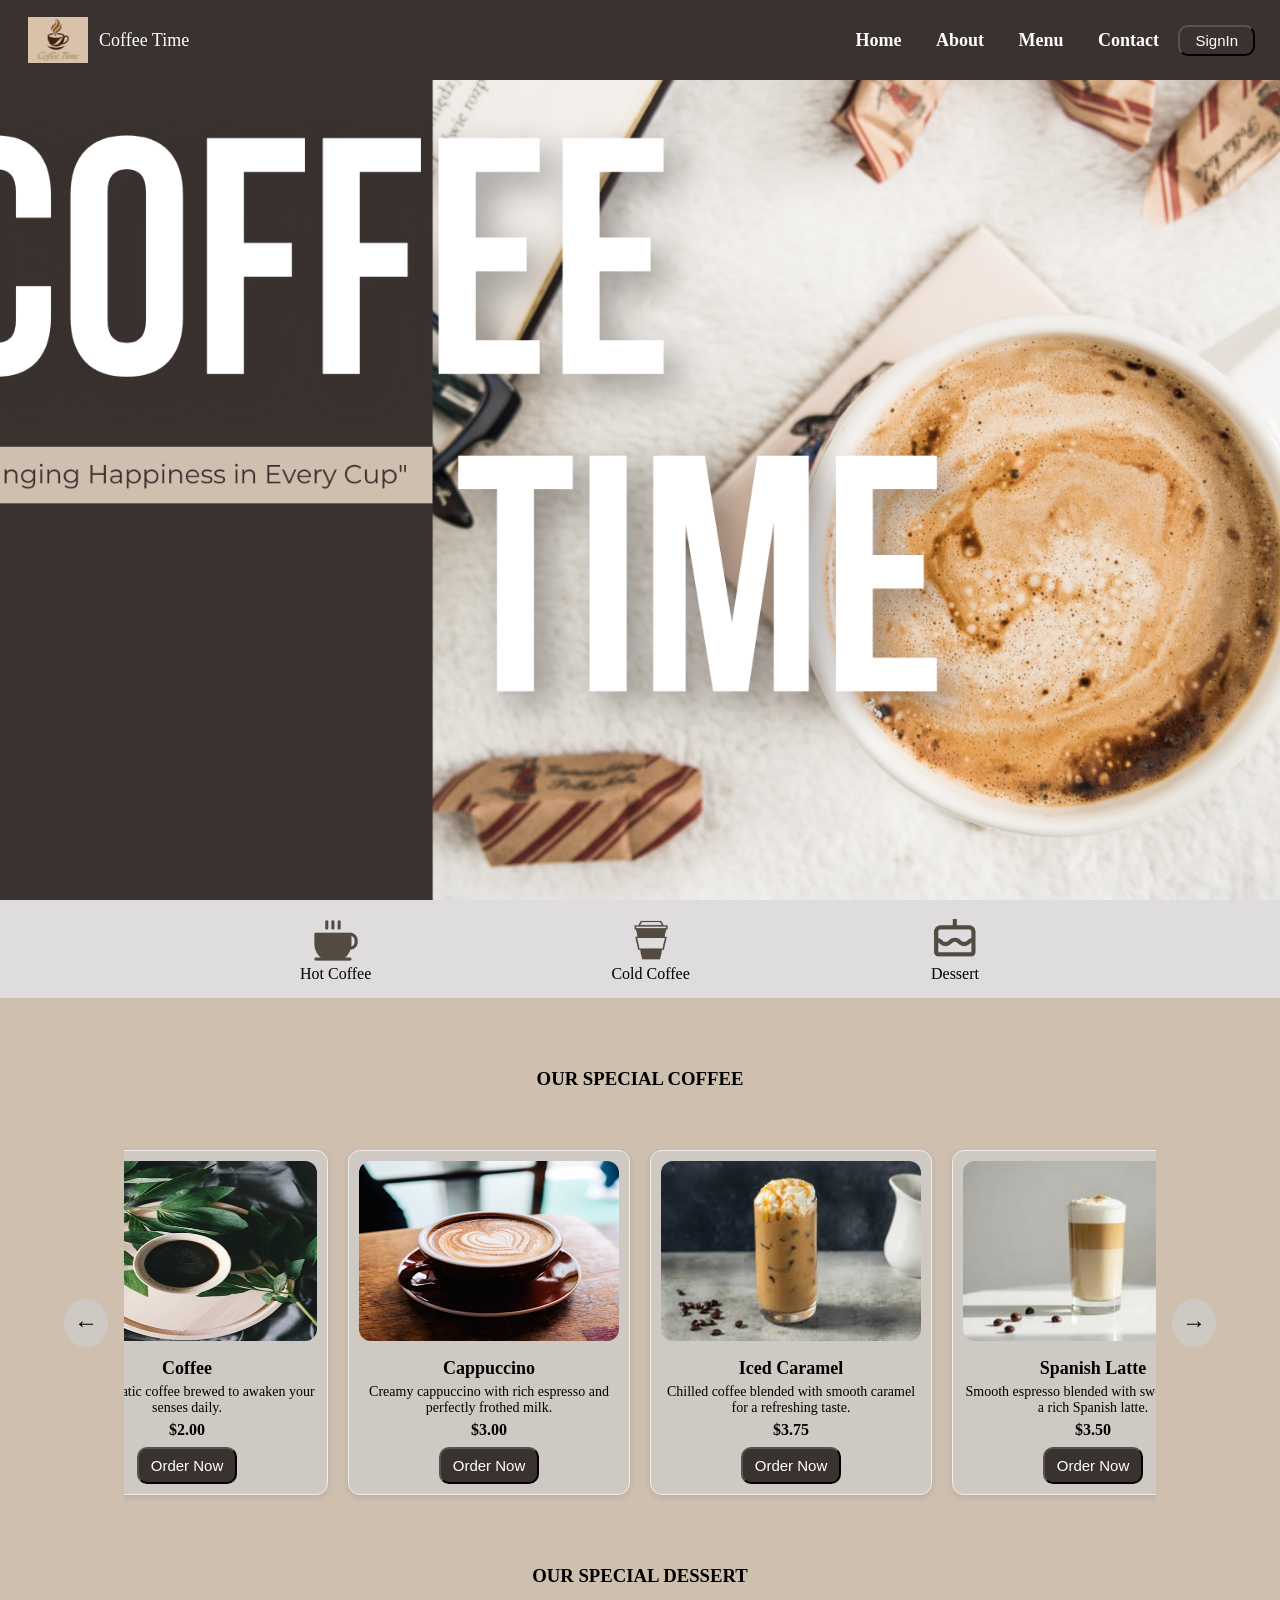
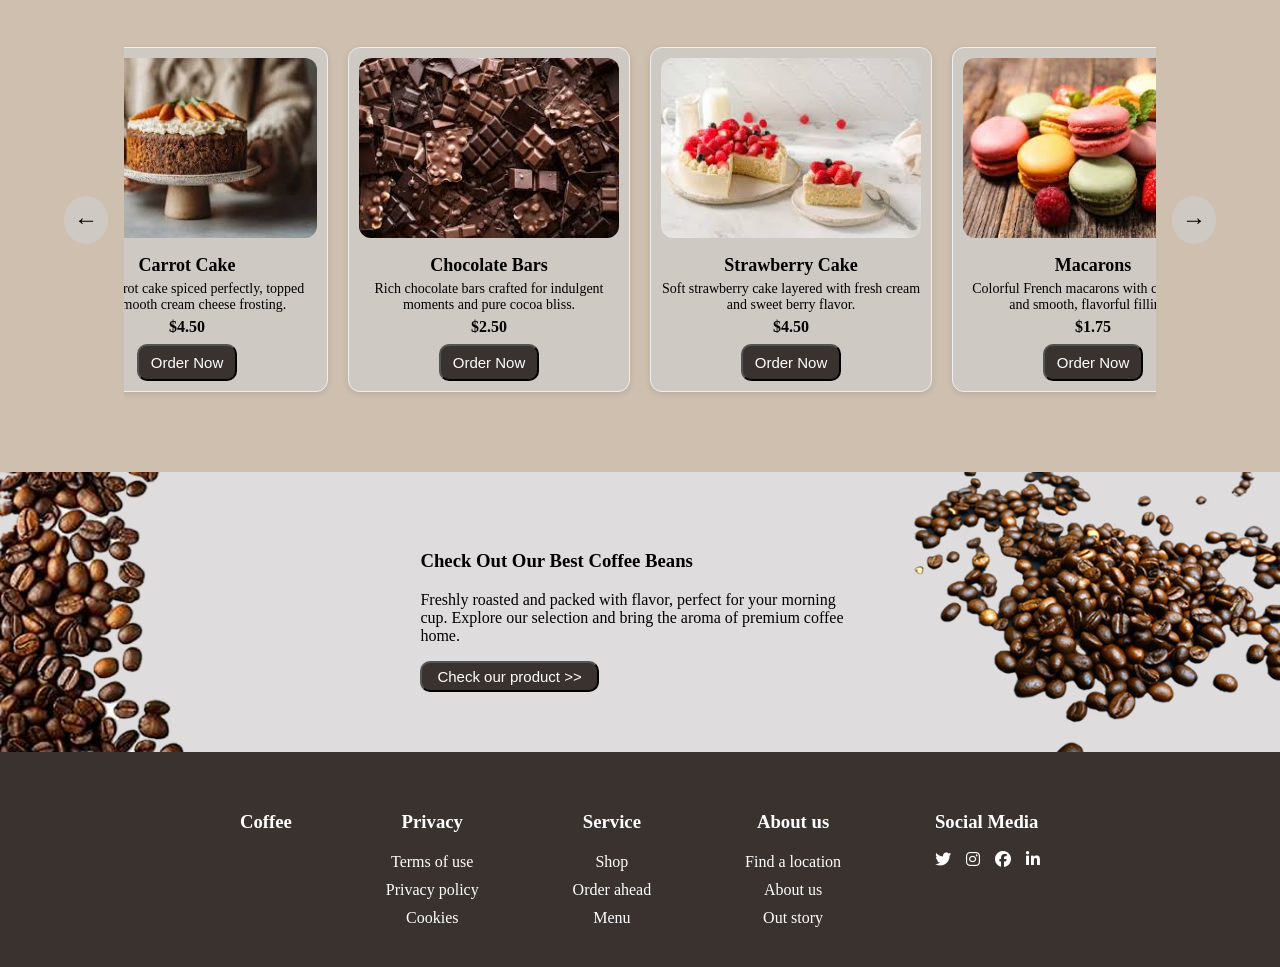
==== index.html @ ab163290 "add the sign-up and sign-in pages, and update the css code" ====
<!DOCTYPE html>
<html>

<head>
    <link rel="stylesheet" href="assets/css/style.css" />
    <title>Coffee Time</title>
    <meta name="viewport" content="width=device-width, initial-scale=1.0">
    <link rel="stylesheet" href="https://cdnjs.cloudflare.com/ajax/libs/font-awesome/6.5.1/css/all.min.css"/>
</head>

<body>
    <div class="intro">
        <!-- Header -->
        <div class="header">
            <div class="logo">
                <img src="assets/images/logo.png" width="60px" />
                <span class="coffee-text">Coffee Time</span>
            </div>
            <div class="header-links">
                <a href="index.html">Home</a>
                <a href="about.html">About</a>
                <a href="menu.html">Menu</a>
                <a href="contact.html">Contact</a>
                <button class="btn">SignIn</button>
            </div>
        </div>        
    </div>
    <div class="show">
        <div class="container">
            <img src="assets/images/Hot Coffee.png" width="50px" />
            <span>Hot Coffee</span>
        </div>
        <div class="container">
            <img src="assets/images/Cold Coffee.png" width="50px" />
            <span>Cold Coffee</span>
        </div>
        <div class="container">
            <img src="assets/images/Dessert.png" width="50px" />
            <span>Dessert</span>
        </div>
    </div>

    <!-- Cards -->
    <div class="special">
        <div class="special-1">
            <h3>OUR SPECIAL COFFEE</h3>
            <div class="carousel-container">
                <button class="arrow left">&#8592;</button>

                <div class="carousel">
                    <div class="card">
                        <img src="assets/images/Coffee.png" alt="Coffee 1">
                        <h3>Coffee</h3>
                        <p>Rich, aromatic coffee brewed to awaken your senses daily.</p>
                        <span>$2.00</span>
                        <button class="btn">Order Now</button>
                    </div>

                    <div class="card">
                        <img src="assets/images/Cappuccino.png" alt="Coffee 2">
                        <h3>Cappuccino</h3>
                        <p>Creamy cappuccino with rich espresso and perfectly frothed milk.</p>
                        <span>$3.00</span>
                        <button class="btn">Order Now</button>
                    </div>
                    <div class="card">
                        <img src="assets/images/Iced Caramel.jfif" alt="Coffee 2">
                        <h3>Iced Caramel</h3>
                        <p>Chilled coffee blended with smooth caramel for a refreshing taste.</p>
                        <span>$3.75</span>
                        <button class="btn">Order Now</button>
                    </div>
                    <div class="card">
                        <img src="assets/images/Spanish Latte.jfif" alt="Coffee 2">
                        <h3>Spanish Latte</h3>
                        <p>Smooth espresso blended with sweet milk for a rich Spanish latte.</p>
                        <span>$3.50</span>
                        <button class="btn">Order Now</button>
                    </div>
                </div>

                <button class="arrow right">&#8594;</button>
            </div>
        </div>
        <div class="special-1">
            <h3>OUR SPECIAL DESSERT</h3>
            <div class="carousel-container">
                <button class="arrow left">&#8592;</button>

                <div class="carousel">
                    <div class="card">
                        <img src="assets/images/Carrot Cake.jfif" alt="Coffee 1">
                        <h3>Carrot Cake</h3>
                        <p>Moist carrot cake spiced perfectly, topped with smooth cream cheese frosting.</p>
                        <span>$4.50</span>
                        <button class="btn">Order Now</button>
                    </div>

                    <div class="card">
                        <img src="assets/images/Chocolate Bars.jfif" alt="Coffee 2">
                        <h3>Chocolate Bars</h3>
                        <p>Rich chocolate bars crafted for indulgent moments and pure cocoa bliss.</p>
                        <span>$2.50</span>
                        <button class="btn">Order Now</button>
                    </div>
                    <div class="card">
                        <img src="assets/images/Strawberry Cake.jfif" alt="Coffee 2">
                        <h3>Strawberry Cake</h3>
                        <p>Soft strawberry cake layered with fresh cream and sweet berry flavor.</p>
                        <span>$4.50</span>
                        <button class="btn">Order Now</button>
                    </div>
                    <div class="card">
                        <img src="assets/images/Macarons.jfif" alt="Coffee 2">
                        <h3>Macarons</h3>
                        <p>Colorful French macarons with crisp shells and smooth, flavorful fillings.</p>
                        <span>$1.75</span>
                        <button class="btn">Order Now</button>
                    </div>
                </div>

                <button class="arrow right">&#8594;</button>
            </div>
        </div>


    </div>

    <div id="check">
        <img src="assets/images/beans-left.png" />
        <div>
            <h3>Check Out Our Best Coffee Beans</h3>
            <p>Freshly roasted and packed with flavor, perfect for your morning cup. Explore our selection and bring
                the aroma of premium coffee home.</p>
            <button class="btn">Check our product >></button>
        </div>
        <img src="assets/images/beans-right.png" />
    </div>

    <!-- footer -->
    <footer id="footer">
        <h3>Coffee</h3>
        <div class="col">
            <h3>Privacy</h3>
            <span>Terms of use</span>
            <span>Privacy policy</span>
            <span>Cookies</span>
        </div>
        <div class="col">
            <h3>Service</h3>
            <span>Shop</span>
            <span>Order ahead</span>
            <span>Menu</span>
        </div>
        <div class="col">
            <h3>About us</h3>
            <span>Find a location</span>
            <span>About us</span>
            <span>Out story</span>
        </div>
        <div>
            <h3>Social Media</h3>
            <div class="social-media">
                <i class="fa-brands fa-twitter"></i>
                <i class="fa-brands fa-instagram"></i>
                <i class="fa-brands fa-facebook"></i>
                <i class="fa-brands fa-linkedin-in"></i>
            </div>
        </div>
    </footer>
</body>

</html>
---- assets/css/style.css ----
body {
    margin: 0;
}

/* utalities*/
.btn {
    color: #ffffff;
    border-radius: 10px;
    background-color: #3a322f;
    padding: 5px 15px;
    font-size: 15px;
}

.btn:hover {
    background-color: #cebda683;
}

.text-prim {
    color: #3a322f;
    font-size: 18px;
}

.weight{
    font-weight: bold;
}

/* Header for all the pages */
.intro {
    width: 100%;
    aspect-ratio: 16 / 9;
    min-height: 100vh;
    background-image: url(../images/Background.png);
    background-size: cover;
    background-position: center;
    background-repeat: no-repeat;
}

.header {
    justify-content: space-between;
    display: flex;
    align-items: center;
    padding: 14px 25px;
    font-size: 18px;
    background-color: #3a322f;
}

.header img {
    padding: 3px;
}

.logo {
    width: 200px;
    display: flex;
    align-items: center;
    gap: 8px;
}

.coffee-text {
    white-space: nowrap;
    color: #ffffff;
}

.header-links a {
    color: #fff;
    font-weight: bolder;
    padding: 5px 15px ;
    text-decoration: none;
}

.show {
    background-color: #d1ceceb4;
    width: 100%;
    padding: 15px 300px;
    align-items: center;
    justify-content: space-between;
    display: flex;
    box-sizing: border-box;
}

.container {
  display: flex;
  flex-direction: column; 
  align-items: center;    
}

/* Tablet */
@media (max-width: 768px) {
    .show {
        padding: 15px 40px;
        flex-direction: column;
        gap: 15px;
    }
}

.special {
    background-color: #cebfaf;
    box-sizing: border-box;
     width: 100%;
    padding: 10px 0; 
}

.special-1 {
    text-align: center;
    margin: 60px 0;
}

.special-1 h3 {
    margin: 50px 0;
}

.carousel-container {
  position: relative;
  width: 90%;
  margin: auto;
  padding: 0 60px;
  box-sizing: border-box;
}

.carousel {
  display: flex;
  justify-content: center; /* center cards */
  overflow-x: auto;
  scroll-behavior: smooth;
  gap: 20px; /* space between cards */
  padding: 10px 0;
}

.card {
  flex: 0 0 auto;
  width: 260px;
  height: auto; /* auto height to fit content */
  border: 1px solid #eee;
  border-radius: 12px;
  padding: 10px; /* space between border and content */
  text-align: center;
  background-color: #d1ceceb4;
  box-shadow: 0 2px 6px rgba(0,0,0,0.1);
  margin: 0;
}

.card img {
  width: 100%;
  height: 180px;
  border-radius: 12px;
  margin-bottom: 8px; /* reduce space below image */
}

.card h3 {
  margin: 5px 0; /* reduce space above/below title */
  font-size: 18px;
}

.card p {
  margin: 5px 0; /* reduce space above/below paragraph */
  font-size: 14px;
}

.card span {
  display: block;
  margin: 3px 0; /* reduce space above/below price */
  font-weight: bold;
}

.card button {
  margin-top: 5px; /* reduce space above button */
  padding: 8px 12px; /* optional button size */
}

.arrow {
  position: absolute;
  top: 50%;
  transform: translateY(-50%);
  background: #d1ceceb4;
  border: none;
  font-size: 24px;
  padding: 10px;
  cursor: pointer;
  border-radius: 50%;
  z-index: 2; /* make sure arrow is above cards */
}

.arrow.left { left: 0; }
.arrow.right { right: 0; }

#check {
    background: #d1ceceb4;
    justify-content: flex-start;
    display: flex;
    align-items: center;
}

#check div {
    margin-left: 0px; 
    margin-right: auto;  
    text-align: left;
    width: 500px;
}

#check img {
    max-height: 280px; 
}

/* Footer for all the pages */
#footer {
    color: #ffffff;
    background: #3a322f;
    padding: 40px 240px;
    justify-content: space-between;
    display: flex;
    align-items: top;
}

#footer div{
    align-items: center;
    gap: 10px; 
}

#footer .col {
    display: flex;
    flex-direction: column;
    gap: 10px; 
}

#footer .col h3 {
    margin-bottom: 10px;
}

#footer .social-media{
    display: flex; 
    gap: 15px;
}

/* About Page*/
#about {
    margin-bottom: 0;
    padding-bottom: 0;
    display: flex;
    background-color: #cebfaf;
}

#about img{
    display: block;
}

#about div{
    padding: 70px 30px;
    color: #3a322f;
}

/* Menu Page*/
#menu {
    background-color: #cebfaf;
    padding: 0 0 20px 0;
}

.heading{
    text-align: center;
    padding: 50px 0 0 0;
    color: #3a322f;
}

#menu .row {
    display: grid;
    grid-template-columns: repeat(2,1fr);
    margin-top: 10px;
    gap: 150px;
    align-items: center;
    padding: 0 200px;
}

#menu .row .col .item {
    display: flex;
    justify-content: space-between;
    margin: 30px 0;
    border: 1px solid #ddd;
    padding: 18px 20px;
    align-items: center;
    background-color: #d1ceceb4;
}

#menu .row .col .item img {
    width: 80px;
    height: 80px;
    margin-left: -50px;
}

#menu .row .col .item .details {
    margin-left: 20px;
}

#menu .row .col .item .details h3 {
    font-size: 20px;
    margin-bottom: 15px;
    color: #3a322f;
}

#menu .row .col .item  .details p{
    font-size: 15px;
    line-height: 1.6;
    color: #3a322f;
}

#menu .row .col .item .price{
    border-left: 1px soled #eee;
    padding: 19px;
    margin: auto;
}

#menu .row .col .item .price p {
    font-size: 20px;
    font-weight: 600;
}


/* Contact Page*/
#contact {
    background-color: #cebfaf;
}

#contact .row{
    display: grid;
    grid-template-columns: 2fr 1.4fr;
    margin-top: 10px;
    padding: 10px 100px 50px 100px;
}

#contact .row .contact-content {
    background-color: #ffffff;
    padding: 0px 20px 20px 20px;
}

#contact .row .contact-content h3 {
    font-size: 26px;
    font-weight: bold;
    text-transform: uppercase;
    text-align: center;
}

#contact .row .contact-content form input,
#contact .row .contact-content form textarea {
    display: block;
    width: 100%;
    margin: 15px 0;
    padding: 15px;
    border: 1px solid #ccc;
    font-size: 14px;
    box-sizing: border-box;
}

#contact .row .contact-content form .btn-submit {
    width: 100%;
    padding: 20px;
    text-transform: uppercase;
    cursor: pointer;
}

#contact .row .map {
    min-height: 500px;
}

#contact .row .map iframe {
    width: 100%;
    height: 100%;
}
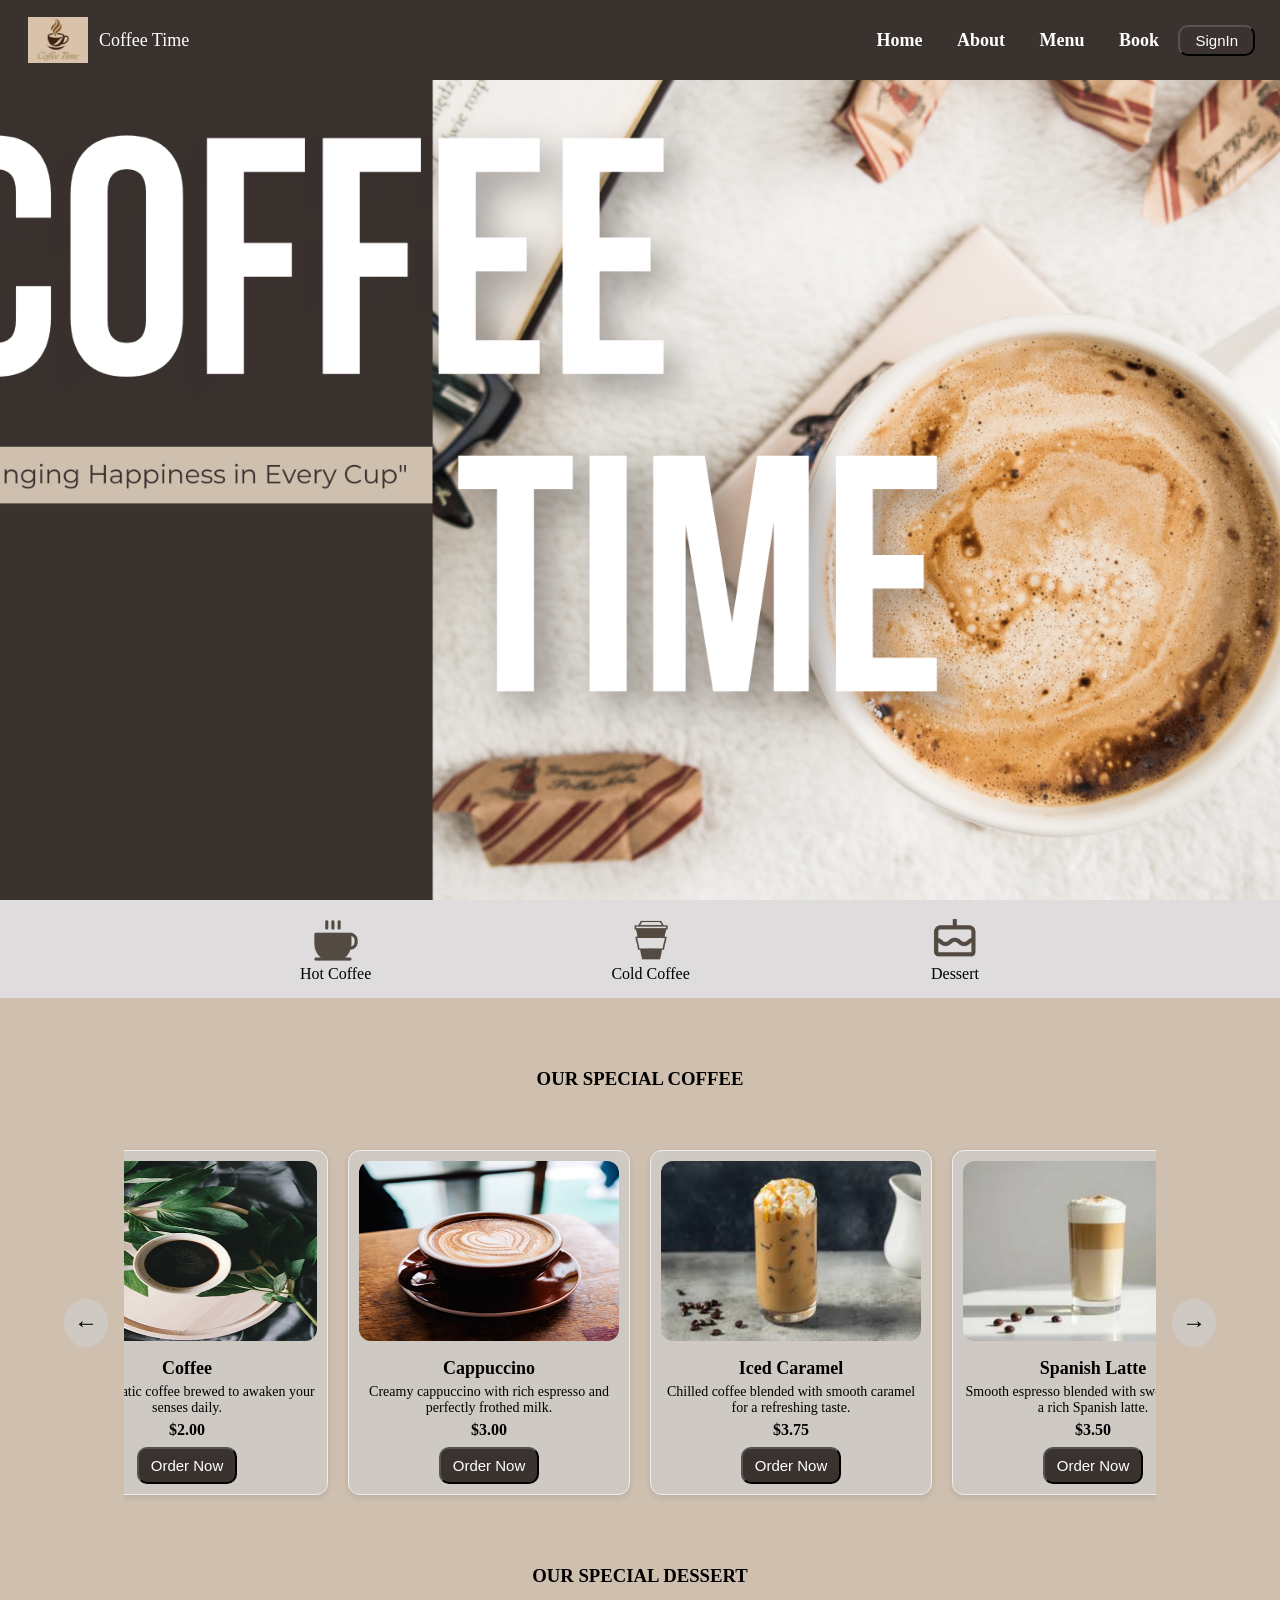
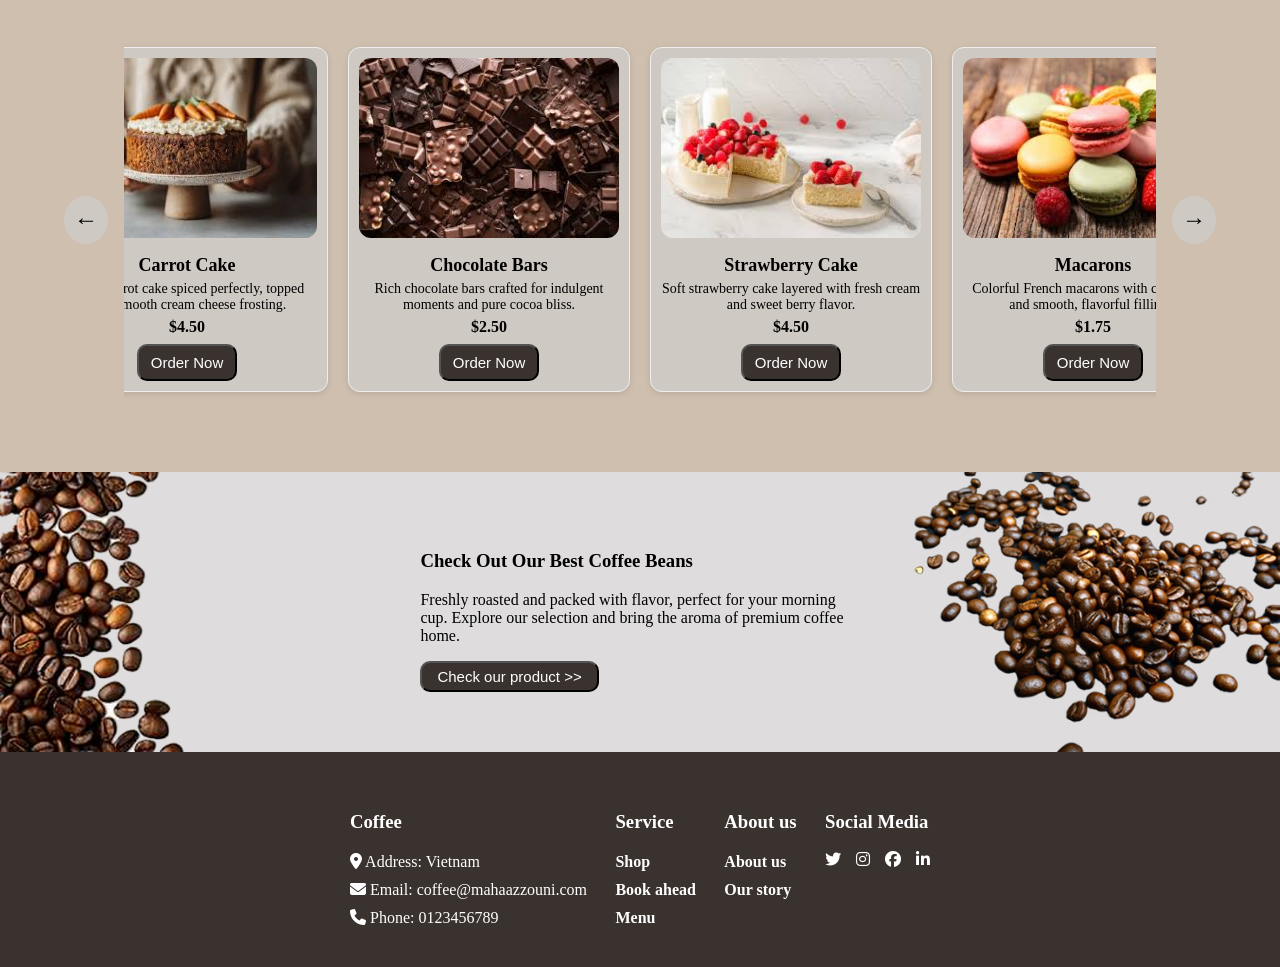
==== commit a5708c1b: "update the footer code" ====
--- a/index.html
+++ b/index.html
@@ -20,8 +20,9 @@
                 <a href="index.html">Home</a>
                 <a href="about.html">About</a>
                 <a href="menu.html">Menu</a>
-                <a href="contact.html">Contact</a>
+                <a href="book.html">Book</a>
                 <button class="btn">SignIn</button>
+                <button class="btn" hidden>SignIn</button>
             </div>
         </div>        
     </div>
@@ -139,24 +140,22 @@
 
     <!-- footer -->
     <footer id="footer">
-        <h3>Coffee</h3>
         <div class="col">
-            <h3>Privacy</h3>
-            <span>Terms of use</span>
-            <span>Privacy policy</span>
-            <span>Cookies</span>
+            <h3>Coffee</h3>
+            <span><i class="fa-solid fa-location-dot"></i>  Address: Vietnam</span>
+            <span><i class="fa-solid fa-envelope"></i>  Email: coffee@mahaazzouni.com</span>
+            <span><i class="fa-solid fa-phone"></i>  Phone: 0123456789</span>
         </div>
         <div class="col">
             <h3>Service</h3>
-            <span>Shop</span>
-            <span>Order ahead</span>
-            <span>Menu</span>
+            <span><a href="index.html">Shop</a></span>
+            <span><a href="book.html">Book ahead</a></span>
+            <span><a href="menu.html">Menu</a></span>
         </div>
         <div class="col">
             <h3>About us</h3>
-            <span>Find a location</span>
-            <span>About us</span>
-            <span>Out story</span>
+            <span><a href="about.html">About us</a></span>
+            <span><a href="our-story.html">Our story</a></span>
         </div>
         <div>
             <h3>Social Media</h3>
--- a/assets/css/style.css
+++ b/assets/css/style.css
@@ -204,14 +204,14 @@
 #footer {
     color: #ffffff;
     background: #3a322f;
-    padding: 40px 240px;
+    padding: 40px 350px;
     justify-content: space-between;
     display: flex;
     align-items: top;
 }
 
-#footer div{
-    align-items: center;
+#footer .col span{
+    align-items: left;
     gap: 10px; 
 }
 
@@ -223,6 +223,12 @@
 
 #footer .col h3 {
     margin-bottom: 10px;
+}
+
+#footer a {
+    color: #fff;
+    font-weight: bolder;
+    text-decoration: none;
 }
 
 #footer .social-media{
@@ -312,32 +318,32 @@
 }
 
 
-/* Contact Page*/
-#contact {
+/* book Page*/
+#book {
     background-color: #cebfaf;
 }
 
-#contact .row{
+#book .row{
     display: grid;
     grid-template-columns: 2fr 1.4fr;
     margin-top: 10px;
     padding: 10px 100px 50px 100px;
 }
 
-#contact .row .contact-content {
+#book .row .book-content {
     background-color: #ffffff;
     padding: 0px 20px 20px 20px;
 }
 
-#contact .row .contact-content h3 {
+#book .row .book-content h3 {
     font-size: 26px;
     font-weight: bold;
     text-transform: uppercase;
     text-align: center;
 }
 
-#contact .row .contact-content form input,
-#contact .row .contact-content form textarea {
+#book .row .book-content form input,
+#book .row .book-content form textarea {
     display: block;
     width: 100%;
     margin: 15px 0;
@@ -347,18 +353,18 @@
     box-sizing: border-box;
 }
 
-#contact .row .contact-content form .btn-submit {
+#book .row .book-content form .btn-submit {
     width: 100%;
     padding: 20px;
     text-transform: uppercase;
     cursor: pointer;
 }
 
-#contact .row .map {
+#book .row .map {
     min-height: 500px;
 }
 
-#contact .row .map iframe {
+#book .row .map iframe {
     width: 100%;
     height: 100%;
 }
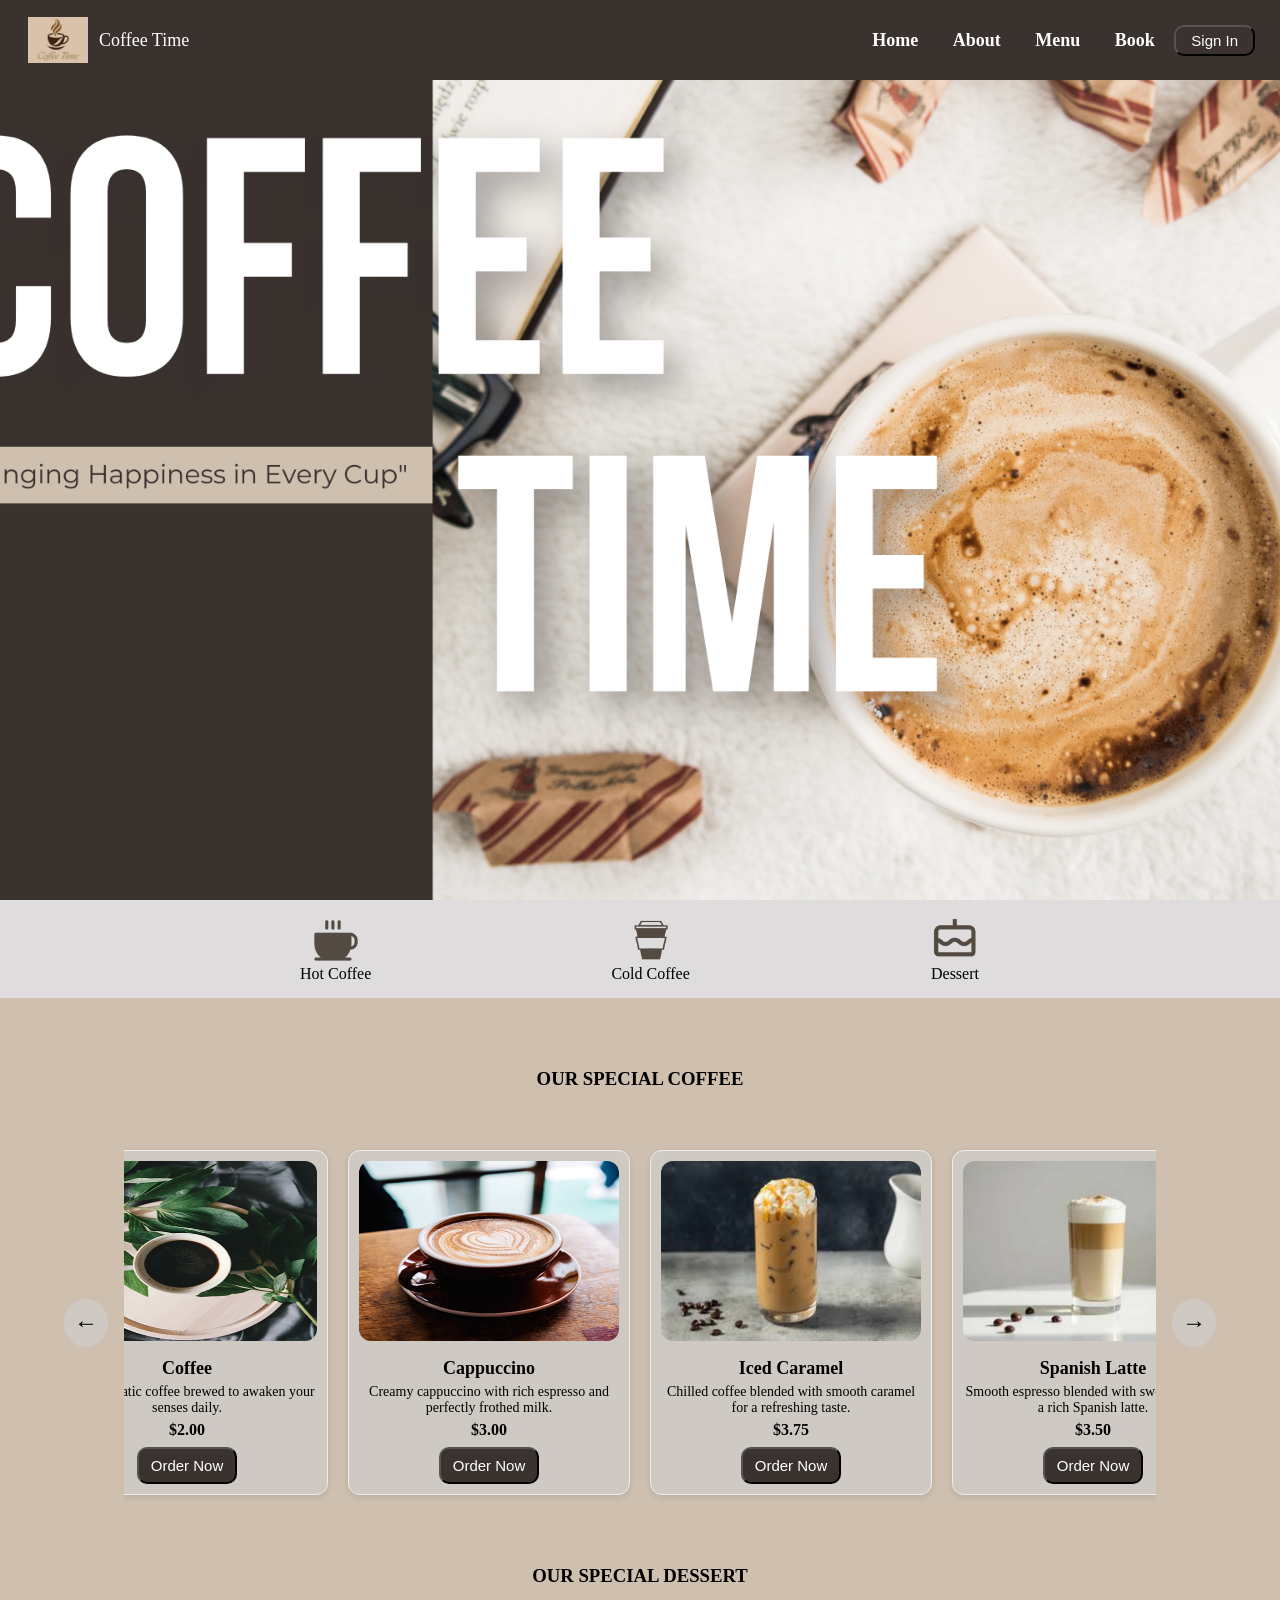
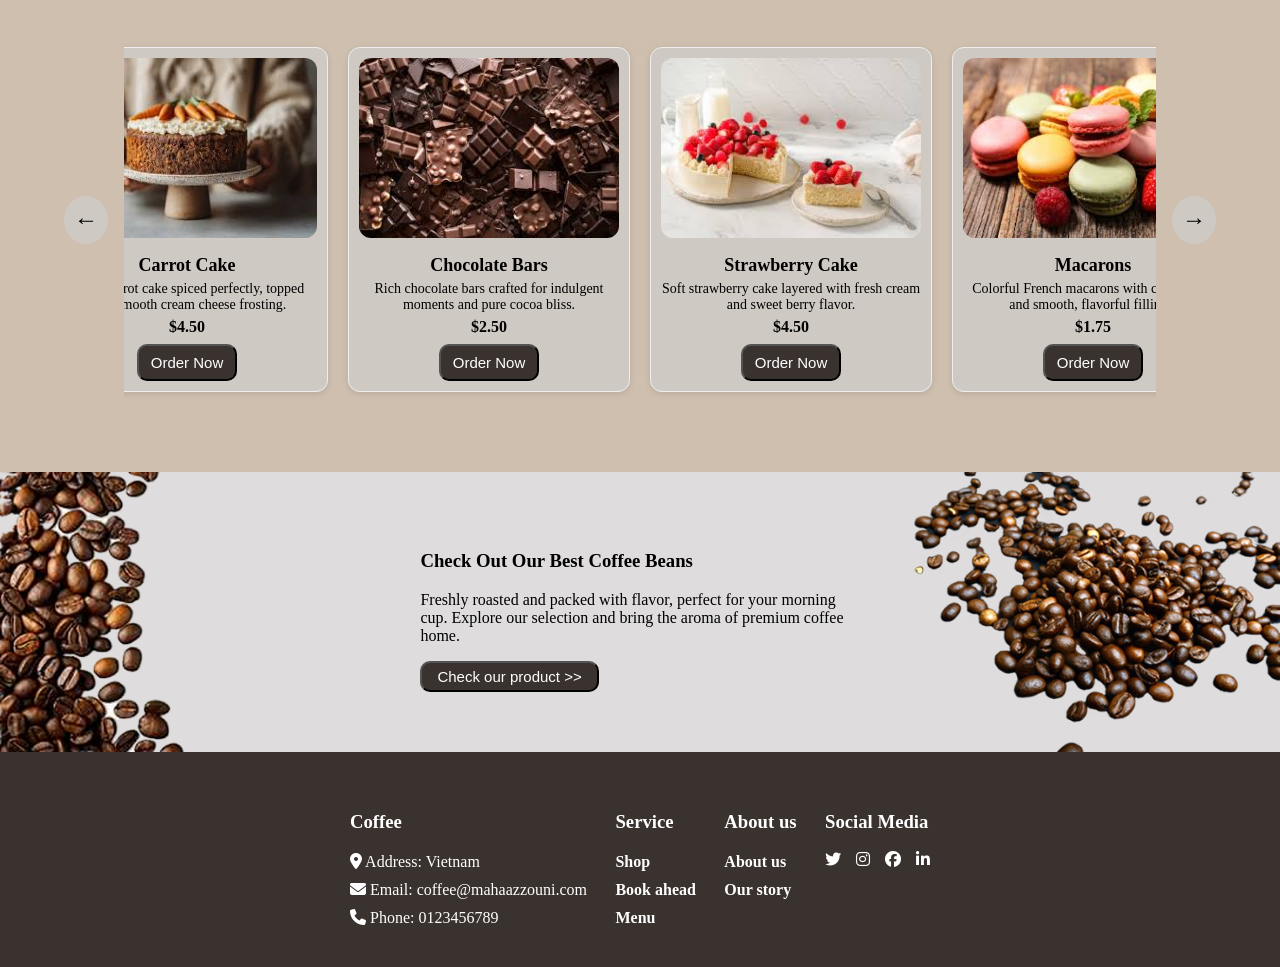
==== commit ae0e0286: "adding javaScript to the project" ====
--- a/index.html
+++ b/index.html
@@ -5,7 +5,7 @@
     <link rel="stylesheet" href="assets/css/style.css" />
     <title>Coffee Time</title>
     <meta name="viewport" content="width=device-width, initial-scale=1.0">
-    <link rel="stylesheet" href="https://cdnjs.cloudflare.com/ajax/libs/font-awesome/6.5.1/css/all.min.css"/>
+    <link rel="stylesheet" href="https://cdnjs.cloudflare.com/ajax/libs/font-awesome/6.5.1/css/all.min.css" />
 </head>
 
 <body>
@@ -21,10 +21,10 @@
                 <a href="about.html">About</a>
                 <a href="menu.html">Menu</a>
                 <a href="book.html">Book</a>
-                <button class="btn">SignIn</button>
-                <button class="btn" hidden>SignIn</button>
+                <button id="signInBtn" class="btn">Sign In</button>
+                <button id="logoutBtn" class="btn" hidden>Log Out</button>
             </div>
-        </div>        
+        </div>
     </div>
     <div class="show">
         <div class="container">
@@ -142,9 +142,9 @@
     <footer id="footer">
         <div class="col">
             <h3>Coffee</h3>
-            <span><i class="fa-solid fa-location-dot"></i>  Address: Vietnam</span>
-            <span><i class="fa-solid fa-envelope"></i>  Email: coffee@mahaazzouni.com</span>
-            <span><i class="fa-solid fa-phone"></i>  Phone: 0123456789</span>
+            <span><i class="fa-solid fa-location-dot"></i> Address: Vietnam</span>
+            <span><i class="fa-solid fa-envelope"></i> Email: coffee@mahaazzouni.com</span>
+            <span><i class="fa-solid fa-phone"></i> Phone: 0123456789</span>
         </div>
         <div class="col">
             <h3>Service</h3>
@@ -167,6 +167,8 @@
             </div>
         </div>
     </footer>
+
+    <script src="assets/js/script.js"></script>
 </body>
 
 </html>
--- a/assets/css/style.css
+++ b/assets/css/style.css
@@ -367,4 +367,25 @@
 #book .row .map iframe {
     width: 100%;
     height: 100%;
+}
+
+/* Our Story page */
+#our-story {
+    display: flex;
+    height: 700px;
+    background-color: #d1ceceb4;
+}
+#our-story .story{
+    background-color: #cebfaf;
+    padding: 15px 40px 0 40px;
+    align-items: center;
+    margin: 80px 40px;
+}
+
+#our-story .story p{
+    font-size: 19px;
+}
+
+#our-story .story h3{
+    font-size: 21px;
 }
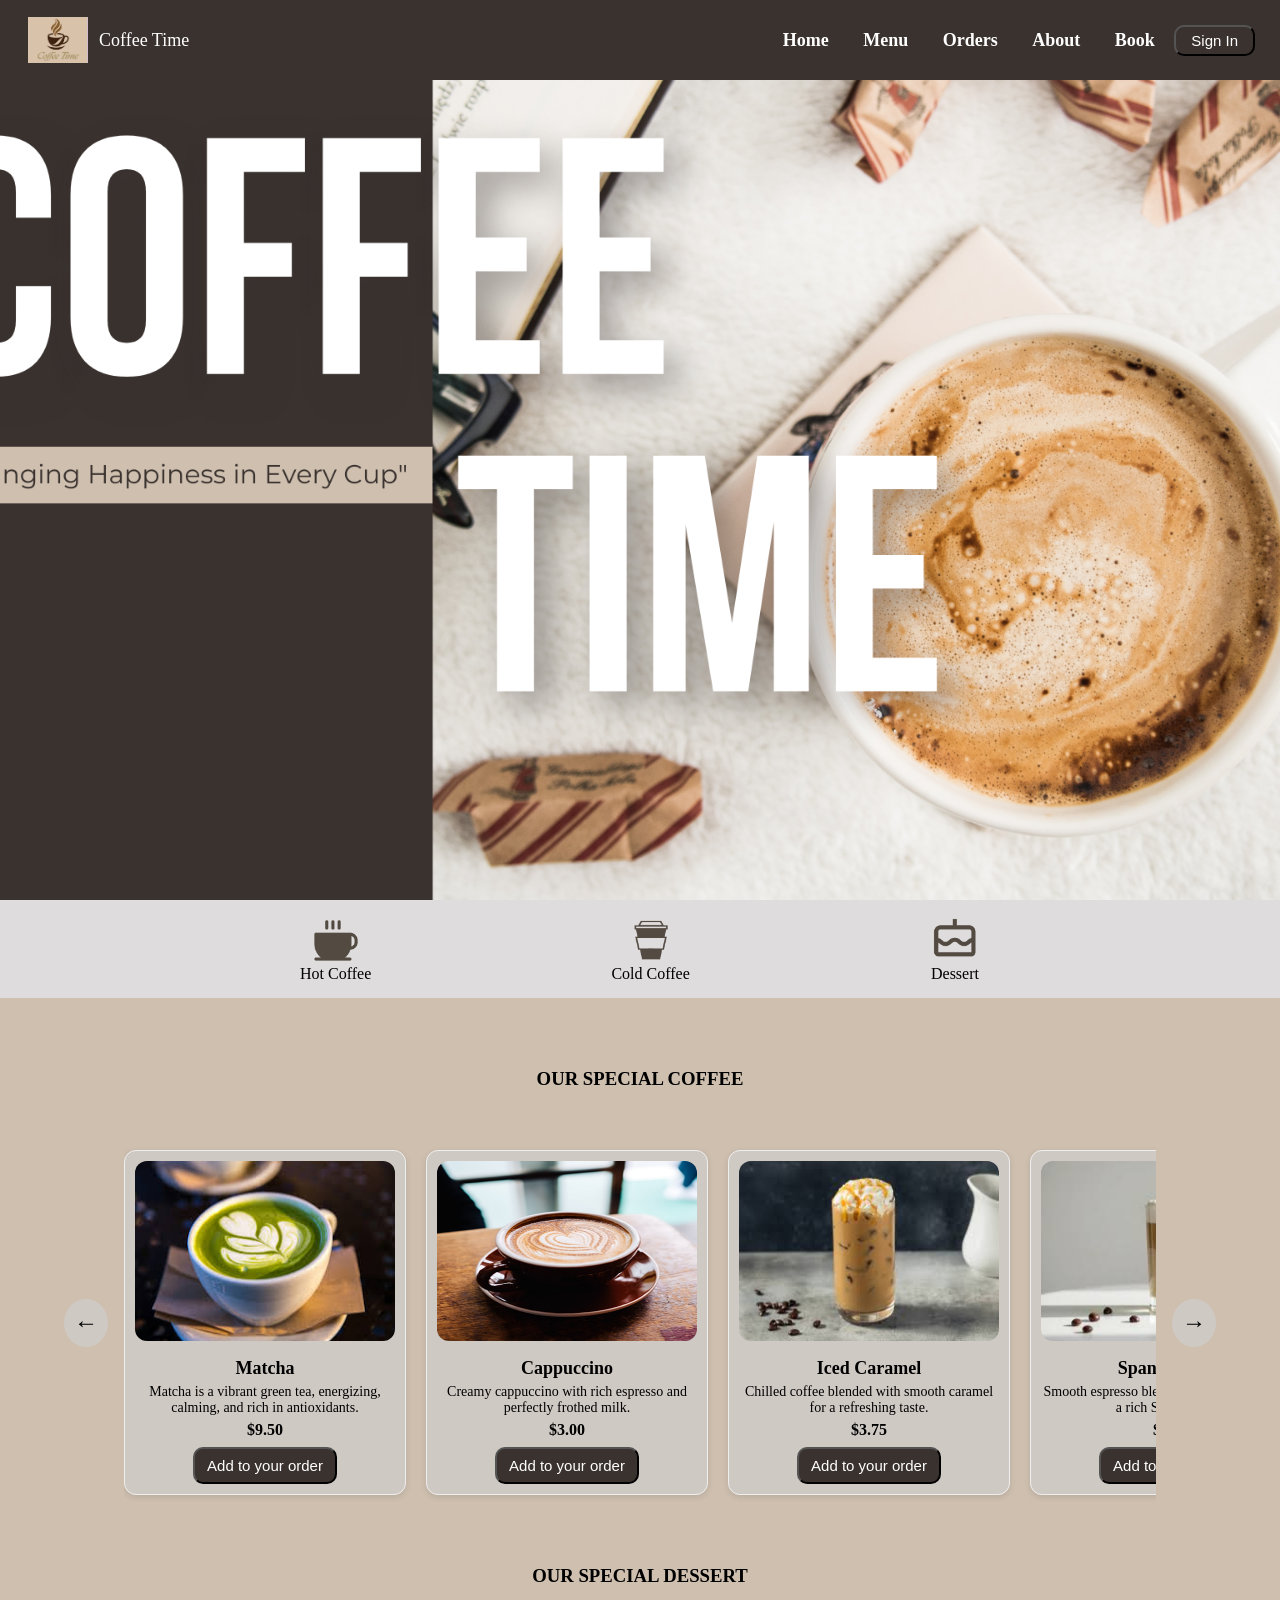
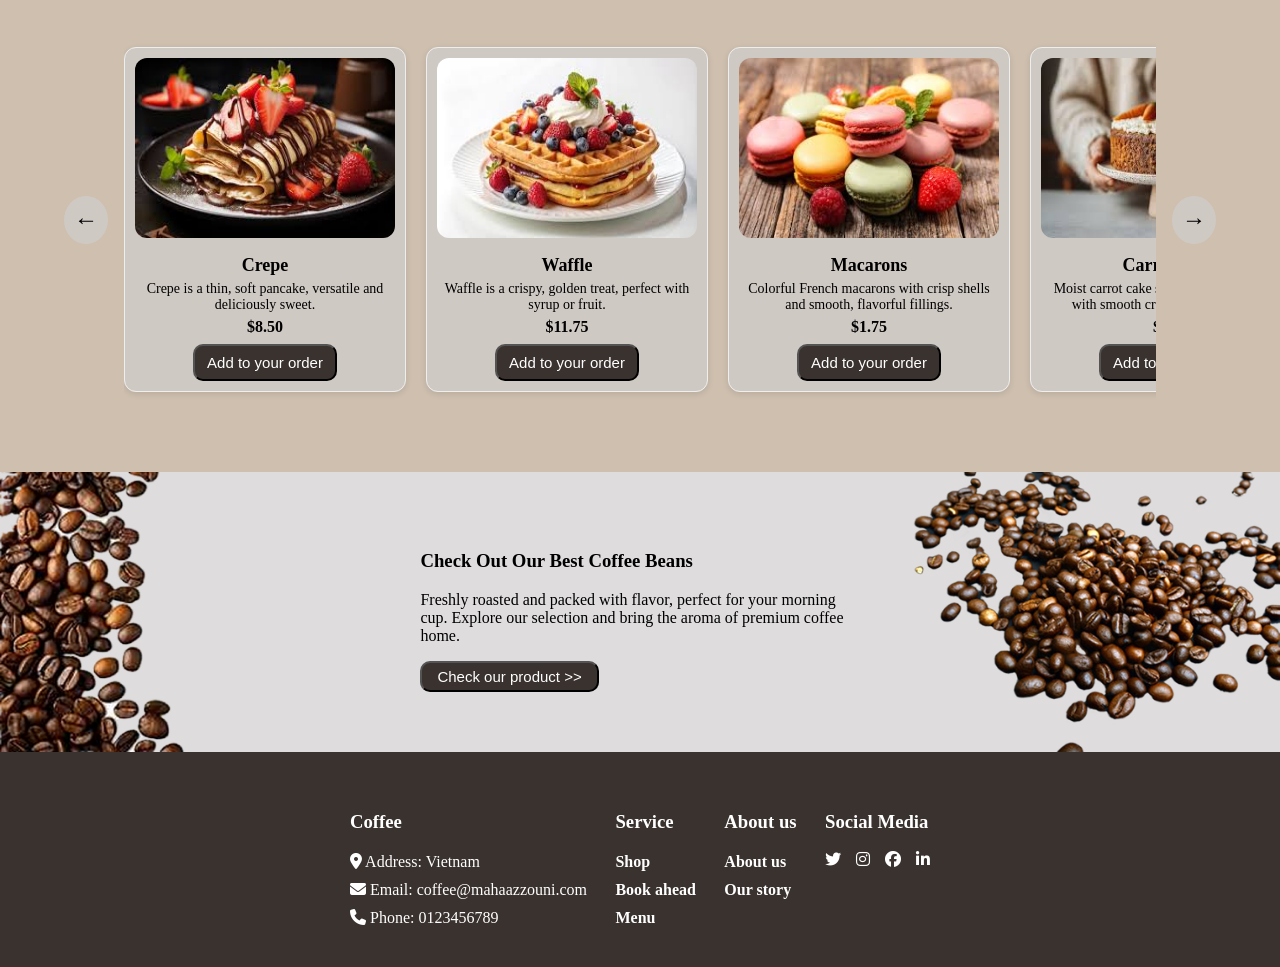
==== commit 9a9ee01e: "update the header ,add the order.html page and add the scroll for the cards" ====
--- a/index.html
+++ b/index.html
@@ -18,8 +18,9 @@
             </div>
             <div class="header-links">
                 <a href="index.html">Home</a>
+                <a href="menu.html">Menu</a>
+                <a href="order.html">Orders</a>
                 <a href="about.html">About</a>
-                <a href="menu.html">Menu</a>
                 <a href="book.html">Book</a>
                 <button id="signInBtn" class="btn">Sign In</button>
                 <button id="logoutBtn" class="btn" hidden>Log Out</button>
@@ -50,33 +51,60 @@
 
                 <div class="carousel">
                     <div class="card">
+                        <img src="assets/images/Matcha.jfif" alt="Coffee 2">
+                        <h3>Matcha</h3>
+                        <p>Matcha is a vibrant green tea, energizing, calming, and rich in antioxidants.</p>
+                        <span>$9.50</span>
+                        <button class="btn">Add to your order</button>
+                    </div>
+                    <div class="card">
+                        <img src="assets/images/Cappuccino.png" alt="Coffee 2">
+                        <h3>Cappuccino</h3>
+                        <p>Creamy cappuccino with rich espresso and perfectly frothed milk.</p>
+                        <span>$3.00</span>
+                        <button class="btn">Add to your order</button>
+                    </div>
+                    <div class="card">
+                        <img src="assets/images/Iced Caramel.jfif" alt="Coffee 2">
+                        <h3>Iced Caramel</h3>
+                        <p>Chilled coffee blended with smooth caramel for a refreshing taste.</p>
+                        <span>$3.75</span>
+                        <button class="btn">Add to your order</button>
+                    </div>
+                    <div class="card">
+                        <img src="assets/images/Spanish Latte.jfif" alt="Coffee 2">
+                        <h3>Spanish Latte</h3>
+                        <p>Smooth espresso blended with sweet milk for a rich Spanish latte.</p>
+                        <span>$3.50</span>
+                        <button class="btn">Add to your order</button>
+                    </div>
+                    <div class="card">
                         <img src="assets/images/Coffee.png" alt="Coffee 1">
                         <h3>Coffee</h3>
                         <p>Rich, aromatic coffee brewed to awaken your senses daily.</p>
                         <span>$2.00</span>
-                        <button class="btn">Order Now</button>
-                    </div>
-
-                    <div class="card">
-                        <img src="assets/images/Cappuccino.png" alt="Coffee 2">
-                        <h3>Cappuccino</h3>
-                        <p>Creamy cappuccino with rich espresso and perfectly frothed milk.</p>
-                        <span>$3.00</span>
-                        <button class="btn">Order Now</button>
-                    </div>
-                    <div class="card">
-                        <img src="assets/images/Iced Caramel.jfif" alt="Coffee 2">
-                        <h3>Iced Caramel</h3>
-                        <p>Chilled coffee blended with smooth caramel for a refreshing taste.</p>
-                        <span>$3.75</span>
-                        <button class="btn">Order Now</button>
-                    </div>
-                    <div class="card">
-                        <img src="assets/images/Spanish Latte.jfif" alt="Coffee 2">
-                        <h3>Spanish Latte</h3>
-                        <p>Smooth espresso blended with sweet milk for a rich Spanish latte.</p>
-                        <span>$3.50</span>
-                        <button class="btn">Order Now</button>
+                        <button class="btn">Add to your order</button>
+                    </div>
+                    <div class="card">
+                        <img src="assets/images/Ice Americano.jfif" alt="Coffee 2">
+                        <h3>Ice Americano</h3>
+                        <p>Ice Americano is a cold espresso drink, refreshing and slightly bitter.</p>
+                        <span>$8.00</span>
+                        <button class="btn">Add to your order</button>
+                    </div>
+                    <div class="card">
+                        <img src="assets/images/Lemon Juice.jfif" alt="Coffee 2">
+                        <h3>Lemon Juice</h3>
+                        <p>Lemon juice is tangy, refreshing, and full of vitamin C.</p>
+                        <span>$5.00</span>
+                        <button class="btn">Add to your order</button>
+                    </div>
+                    <div class="card">
+                        <img src="assets/images/Orange Juice.jfif" alt="Coffee 2">
+                        <h3>Orange Juice</h3>
+                        <p>Orange juice is sweet, tangy, and packed with vitamin C.</p>
+                        <span>$7.50</span>
+                        <button class="btn">Add to your order</button>
                     </div>
                 </div>
 
@@ -90,33 +118,61 @@
 
                 <div class="carousel">
                     <div class="card">
+                        <img src="assets/images/Crepe.jfif" alt="Coffee 2">
+                        <h3>Crepe</h3>
+                        <p>Crepe is a thin, soft pancake, versatile and deliciously sweet.</p>
+                        <span>$8.50</span>
+                        <button class="btn">Add to your order</button>
+                    </div>
+                    <div class="card">
+                        <img src="assets/images/Waffle.jfif" alt="Coffee 2">
+                        <h3>Waffle</h3>
+                        <p>Waffle is a crispy, golden treat, perfect with syrup or fruit.</p>
+                        <span>$11.75</span>
+                        <button class="btn">Add to your order</button>
+                    </div>
+                    <div class="card">
+                        <img src="assets/images/Macarons.jfif" alt="Coffee 2">
+                        <h3>Macarons</h3>
+                        <p>Colorful French macarons with crisp shells and smooth, flavorful fillings.</p>
+                        <span>$1.75</span>
+                        <button class="btn">Add to your order</button>
+                    </div>
+                    <div class="card">
                         <img src="assets/images/Carrot Cake.jfif" alt="Coffee 1">
                         <h3>Carrot Cake</h3>
                         <p>Moist carrot cake spiced perfectly, topped with smooth cream cheese frosting.</p>
                         <span>$4.50</span>
-                        <button class="btn">Order Now</button>
-                    </div>
-
+                        <button class="btn">Add to your order</button>
+                    </div>
                     <div class="card">
                         <img src="assets/images/Chocolate Bars.jfif" alt="Coffee 2">
                         <h3>Chocolate Bars</h3>
                         <p>Rich chocolate bars crafted for indulgent moments and pure cocoa bliss.</p>
                         <span>$2.50</span>
-                        <button class="btn">Order Now</button>
+                        <button class="btn">Add to your order</button>
                     </div>
                     <div class="card">
                         <img src="assets/images/Strawberry Cake.jfif" alt="Coffee 2">
                         <h3>Strawberry Cake</h3>
                         <p>Soft strawberry cake layered with fresh cream and sweet berry flavor.</p>
                         <span>$4.50</span>
-                        <button class="btn">Order Now</button>
-                    </div>
-                    <div class="card">
-                        <img src="assets/images/Macarons.jfif" alt="Coffee 2">
-                        <h3>Macarons</h3>
-                        <p>Colorful French macarons with crisp shells and smooth, flavorful fillings.</p>
-                        <span>$1.75</span>
-                        <button class="btn">Order Now</button>
+                        <button class="btn" onclick="">Add to your order</button>
+                    </div>
+                    <div class="card">
+                        <img src="assets/images/Brownie.jfif" alt="Coffee 1">
+                        <h3>Brownie</h3>
+                        <p>Brownie is a rich, chocolatey dessert, fudgy and irresistibly sweet.</p>
+                        <span>$6.50</span>
+                        <button class="btn">Add to your order</button>
+                    </div>
+
+                    <div class="card">
+                        <img src="assets/images/Donut.jfif" alt="Coffee 2">
+                        <h3>Donut</h3>
+                        <p>Donut is a sweet, fried treat, soft inside, often glazed.</p>
+                        <span>$10.00</span>
+                        <button class="btn">Add to your order</button>
                     </div>
                 </div>
 
--- a/assets/css/style.css
+++ b/assets/css/style.css
@@ -95,7 +95,7 @@
 .special {
     background-color: #cebfaf;
     box-sizing: border-box;
-     width: 100%;
+    width: 100%;
     padding: 10px 0; 
 }
 
@@ -118,12 +118,28 @@
 
 .carousel {
   display: flex;
-  justify-content: center; /* center cards */
+  justify-content: flex-start; /* center cards */
   overflow-x: auto;
   scroll-behavior: smooth;
   gap: 20px; /* space between cards */
   padding: 10px 0;
-}
+  scrollbar-width: none;        /* Firefox */
+  -ms-overflow-style: none; 
+}
+
+.carousel::-webkit-scrollbar {
+  display: none;                /* Chrome / Safari */
+}
+
+html, body {
+  max-width: 100%;
+  overflow-x: hidden;
+}
+
+.carousel-container {
+  overflow: hidden;
+}
+
 
 .card {
   flex: 0 0 auto;
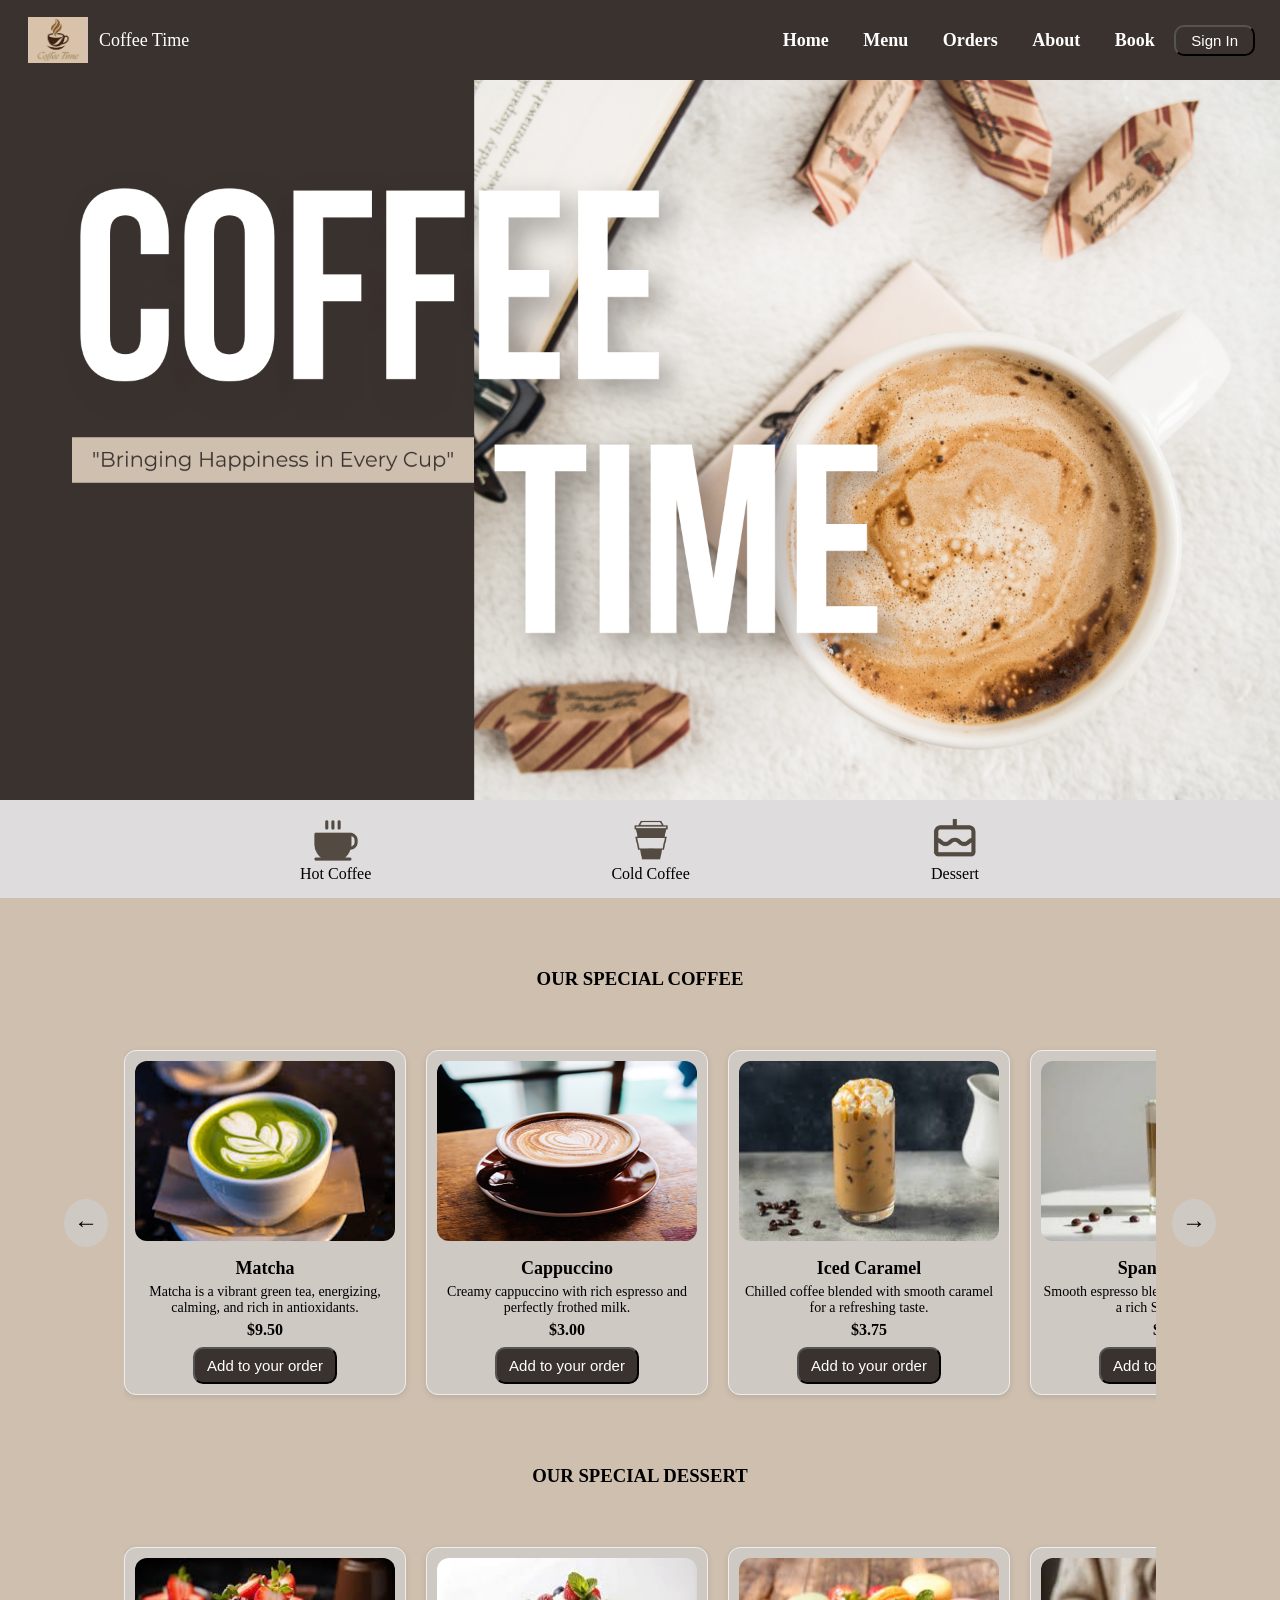
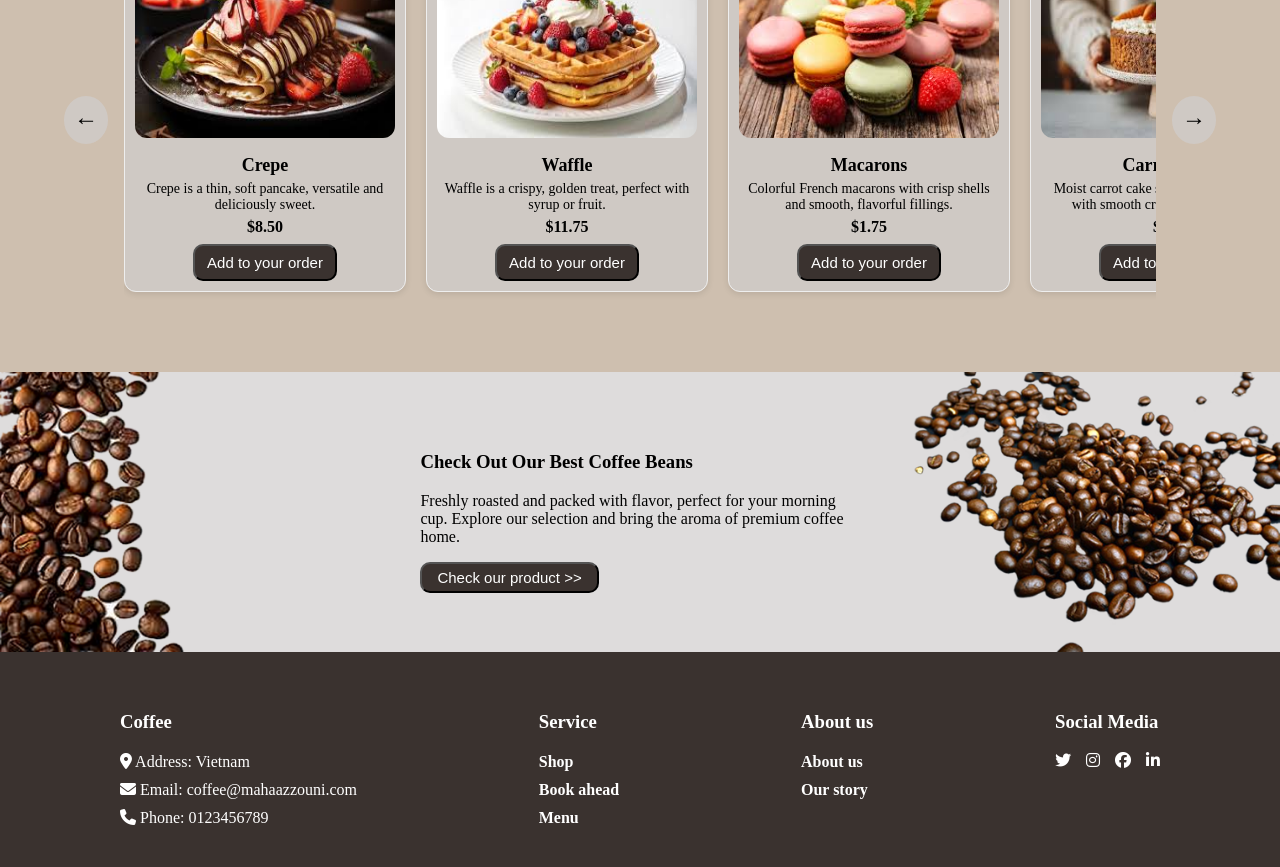
==== commit d6dc3f2e: "make the project responsive" ====
--- a/index.html
+++ b/index.html
@@ -2,18 +2,19 @@
 <html>
 
 <head>
+    <meta name="viewport" content="width=device-width, initial-scale=1.0">
     <link rel="stylesheet" href="assets/css/style.css" />
+    <link rel="icon" type="image/png" href="assets/images/icon.png">
     <title>Coffee Time</title>
     <meta name="viewport" content="width=device-width, initial-scale=1.0">
     <link rel="stylesheet" href="https://cdnjs.cloudflare.com/ajax/libs/font-awesome/6.5.1/css/all.min.css" />
 </head>
 
 <body>
-    <div class="intro">
         <!-- Header -->
         <div class="header">
             <div class="logo">
-                <img src="assets/images/logo.png" width="60px" />
+                <img src="assets/images/logo.png" width="60px" alt="image"/>
                 <span class="coffee-text">Coffee Time</span>
             </div>
             <div class="header-links">
@@ -26,18 +27,21 @@
                 <button id="logoutBtn" class="btn" hidden>Log Out</button>
             </div>
         </div>
-    </div>
+        <div class="intro">
+            <img src="assets/images/Background.png" alt="Coffee Time">
+        </div>
+    
     <div class="show">
         <div class="container">
-            <img src="assets/images/Hot Coffee.png" width="50px" />
+            <img src="assets/images/Hot Coffee.png" width="50px" alt="image"/>
             <span>Hot Coffee</span>
         </div>
         <div class="container">
-            <img src="assets/images/Cold Coffee.png" width="50px" />
+            <img src="assets/images/Cold Coffee.png" width="50px" alt="image"/>
             <span>Cold Coffee</span>
         </div>
         <div class="container">
-            <img src="assets/images/Dessert.png" width="50px" />
+            <img src="assets/images/Dessert.png" width="50px" alt="image"/>
             <span>Dessert</span>
         </div>
     </div>
@@ -55,56 +59,56 @@
                         <h3>Matcha</h3>
                         <p>Matcha is a vibrant green tea, energizing, calming, and rich in antioxidants.</p>
                         <span>$9.50</span>
-                        <button class="btn">Add to your order</button>
+                        <button class="btn" onclick="addToCartAndGo('Matcha', 9.50)">Add to your order</button>
                     </div>
                     <div class="card">
                         <img src="assets/images/Cappuccino.png" alt="Coffee 2">
                         <h3>Cappuccino</h3>
                         <p>Creamy cappuccino with rich espresso and perfectly frothed milk.</p>
                         <span>$3.00</span>
-                        <button class="btn">Add to your order</button>
+                        <button class="btn" onclick="addToCartAndGo('Cappuccino', 3.00)">Add to your order</button>
                     </div>
                     <div class="card">
                         <img src="assets/images/Iced Caramel.jfif" alt="Coffee 2">
                         <h3>Iced Caramel</h3>
                         <p>Chilled coffee blended with smooth caramel for a refreshing taste.</p>
                         <span>$3.75</span>
-                        <button class="btn">Add to your order</button>
+                        <button class="btn" onclick="addToCartAndGo('Iced Caramel', 3.75)">Add to your order</button>
                     </div>
                     <div class="card">
                         <img src="assets/images/Spanish Latte.jfif" alt="Coffee 2">
                         <h3>Spanish Latte</h3>
                         <p>Smooth espresso blended with sweet milk for a rich Spanish latte.</p>
                         <span>$3.50</span>
-                        <button class="btn">Add to your order</button>
+                        <button class="btn" onclick="addToCartAndGo('Spanish Latte', 3.50)">Add to your order</button>
                     </div>
                     <div class="card">
                         <img src="assets/images/Coffee.png" alt="Coffee 1">
                         <h3>Coffee</h3>
                         <p>Rich, aromatic coffee brewed to awaken your senses daily.</p>
                         <span>$2.00</span>
-                        <button class="btn">Add to your order</button>
+                        <button class="btn" onclick="addToCartAndGo('Coffee', 2.00)">Add to your order</button>
                     </div>
                     <div class="card">
                         <img src="assets/images/Ice Americano.jfif" alt="Coffee 2">
                         <h3>Ice Americano</h3>
                         <p>Ice Americano is a cold espresso drink, refreshing and slightly bitter.</p>
                         <span>$8.00</span>
-                        <button class="btn">Add to your order</button>
+                        <button class="btn" onclick="addToCartAndGo('Ice Americano', 8.00)">Add to your order</button>
                     </div>
                     <div class="card">
                         <img src="assets/images/Lemon Juice.jfif" alt="Coffee 2">
                         <h3>Lemon Juice</h3>
                         <p>Lemon juice is tangy, refreshing, and full of vitamin C.</p>
                         <span>$5.00</span>
-                        <button class="btn">Add to your order</button>
+                        <button class="btn" onclick="addToCartAndGo('Lemon Juice', 5.00)">Add to your order</button>
                     </div>
                     <div class="card">
                         <img src="assets/images/Orange Juice.jfif" alt="Coffee 2">
                         <h3>Orange Juice</h3>
                         <p>Orange juice is sweet, tangy, and packed with vitamin C.</p>
                         <span>$7.50</span>
-                        <button class="btn">Add to your order</button>
+                        <button class="btn" onclick="addToCartAndGo('Orange Juice', 7.50)">Add to your order</button>
                     </div>
                 </div>
 
@@ -122,49 +126,49 @@
                         <h3>Crepe</h3>
                         <p>Crepe is a thin, soft pancake, versatile and deliciously sweet.</p>
                         <span>$8.50</span>
-                        <button class="btn">Add to your order</button>
+                        <button class="btn" onclick="addToCartAndGo('Crepe', 8.50)">Add to your order</button>
                     </div>
                     <div class="card">
                         <img src="assets/images/Waffle.jfif" alt="Coffee 2">
                         <h3>Waffle</h3>
                         <p>Waffle is a crispy, golden treat, perfect with syrup or fruit.</p>
                         <span>$11.75</span>
-                        <button class="btn">Add to your order</button>
+                        <button class="btn" onclick="addToCartAndGo('Waffle', 11.75)">Add to your order</button>
                     </div>
                     <div class="card">
                         <img src="assets/images/Macarons.jfif" alt="Coffee 2">
                         <h3>Macarons</h3>
                         <p>Colorful French macarons with crisp shells and smooth, flavorful fillings.</p>
                         <span>$1.75</span>
-                        <button class="btn">Add to your order</button>
+                        <button class="btn" onclick="addToCartAndGo('Macarons', 1.75)">Add to your order</button>
                     </div>
                     <div class="card">
                         <img src="assets/images/Carrot Cake.jfif" alt="Coffee 1">
                         <h3>Carrot Cake</h3>
                         <p>Moist carrot cake spiced perfectly, topped with smooth cream cheese frosting.</p>
                         <span>$4.50</span>
-                        <button class="btn">Add to your order</button>
+                        <button class="btn" onclick="addToCartAndGo('Carrot Cake', 4.50)">Add to your order</button>
                     </div>
                     <div class="card">
                         <img src="assets/images/Chocolate Bars.jfif" alt="Coffee 2">
                         <h3>Chocolate Bars</h3>
                         <p>Rich chocolate bars crafted for indulgent moments and pure cocoa bliss.</p>
                         <span>$2.50</span>
-                        <button class="btn">Add to your order</button>
+                        <button class="btn" onclick="addToCartAndGo('Chocolate Bars', 2.50)">Add to your order</button>
                     </div>
                     <div class="card">
                         <img src="assets/images/Strawberry Cake.jfif" alt="Coffee 2">
                         <h3>Strawberry Cake</h3>
                         <p>Soft strawberry cake layered with fresh cream and sweet berry flavor.</p>
                         <span>$4.50</span>
-                        <button class="btn" onclick="">Add to your order</button>
+                        <button class="btn" onclick="addToCartAndGo('Strawberry Cake', 4.50)">Add to your order</button>
                     </div>
                     <div class="card">
                         <img src="assets/images/Brownie.jfif" alt="Coffee 1">
                         <h3>Brownie</h3>
                         <p>Brownie is a rich, chocolatey dessert, fudgy and irresistibly sweet.</p>
                         <span>$6.50</span>
-                        <button class="btn">Add to your order</button>
+                        <button class="btn" onclick="addToCartAndGo('Brownie', 6.50)">Add to your order</button>
                     </div>
 
                     <div class="card">
@@ -172,7 +176,7 @@
                         <h3>Donut</h3>
                         <p>Donut is a sweet, fried treat, soft inside, often glazed.</p>
                         <span>$10.00</span>
-                        <button class="btn">Add to your order</button>
+                        <button class="btn" onclick="addToCartAndGo('Donut', 10.00)">Add to your order</button>
                     </div>
                 </div>
 
@@ -184,14 +188,14 @@
     </div>
 
     <div id="check">
-        <img src="assets/images/beans-left.png" />
+        <img src="assets/images/beans-left.png" alt="image"/>
         <div>
             <h3>Check Out Our Best Coffee Beans</h3>
             <p>Freshly roasted and packed with flavor, perfect for your morning cup. Explore our selection and bring
                 the aroma of premium coffee home.</p>
-            <button class="btn">Check our product >></button>
-        </div>
-        <img src="assets/images/beans-right.png" />
+            <button class="btn" onclick="window.location.href = 'menu.html'">Check our product >></button>
+        </div>
+        <img src="assets/images/beans-right.png" alt="image"/>
     </div>
 
     <!-- footer -->
@@ -214,6 +218,7 @@
             <span><a href="our-story.html">Our story</a></span>
         </div>
         <div>
+            <div class="col"></div>
             <h3>Social Media</h3>
             <div class="social-media">
                 <i class="fa-brands fa-twitter"></i>
@@ -221,6 +226,7 @@
                 <i class="fa-brands fa-facebook"></i>
                 <i class="fa-brands fa-linkedin-in"></i>
             </div>
+            </div>
         </div>
     </footer>
 
--- a/assets/css/style.css
+++ b/assets/css/style.css
@@ -20,23 +20,14 @@
     font-size: 18px;
 }
 
-.weight{
+.weight {
     font-weight: bold;
 }
 
 /* Header for all the pages */
-.intro {
-    width: 100%;
-    aspect-ratio: 16 / 9;
-    min-height: 100vh;
-    background-image: url(../images/Background.png);
-    background-size: cover;
-    background-position: center;
-    background-repeat: no-repeat;
-}
-
 .header {
     justify-content: space-between;
+    flex-wrap: wrap;
     display: flex;
     align-items: center;
     padding: 14px 25px;
@@ -63,8 +54,41 @@
 .header-links a {
     color: #fff;
     font-weight: bolder;
-    padding: 5px 15px ;
+    padding: 5px 15px;
     text-decoration: none;
+}
+
+/* For Mobile*/
+@media (max-width: 600px) {
+    .header {
+        flex-direction: column;
+        text-align: center;
+        gap: 10px;
+    }
+
+    .header-links {
+        display: flex;
+        flex-wrap: wrap;
+        justify-content: center;
+        font-size: 16px;
+    }
+
+    .header-links button {
+        font-size: 16px;
+    }
+}
+
+/* Index Page*/
+.intro {
+    width: 100%;
+    position: relative;
+    overflow: hidden;
+}
+
+.intro img {
+    width: 100%;
+    height: auto;
+    display: block;
 }
 
 .show {
@@ -78,25 +102,16 @@
 }
 
 .container {
-  display: flex;
-  flex-direction: column; 
-  align-items: center;    
-}
-
-/* Tablet */
-@media (max-width: 768px) {
-    .show {
-        padding: 15px 40px;
-        flex-direction: column;
-        gap: 15px;
-    }
+    display: flex;
+    flex-direction: column;
+    align-items: center;
 }
 
 .special {
     background-color: #cebfaf;
     box-sizing: border-box;
     width: 100%;
-    padding: 10px 0; 
+    padding: 10px 0;
 }
 
 .special-1 {
@@ -109,94 +124,151 @@
 }
 
 .carousel-container {
-  position: relative;
-  width: 90%;
-  margin: auto;
-  padding: 0 60px;
-  box-sizing: border-box;
+    position: relative;
+    width: 90%;
+    margin: auto;
+    padding: 0 60px;
+    box-sizing: border-box;
+    overflow: hidden;
 }
 
 .carousel {
-  display: flex;
-  justify-content: flex-start; /* center cards */
-  overflow-x: auto;
-  scroll-behavior: smooth;
-  gap: 20px; /* space between cards */
-  padding: 10px 0;
-  scrollbar-width: none;        /* Firefox */
-  -ms-overflow-style: none; 
-}
-
-.carousel::-webkit-scrollbar {
-  display: none;                /* Chrome / Safari */
-}
-
-html, body {
-  max-width: 100%;
-  overflow-x: hidden;
-}
-
-.carousel-container {
-  overflow: hidden;
-}
-
+    display: flex;
+    justify-content: flex-start;
+    overflow-x: auto;
+    scroll-behavior: smooth;
+    gap: 20px;
+    padding: 10px 0;
+    scrollbar-width: none;
+}
+
+html,
+body {
+    max-width: 100%;
+    overflow-x: hidden;
+}
 
 .card {
-  flex: 0 0 auto;
-  width: 260px;
-  height: auto; /* auto height to fit content */
-  border: 1px solid #eee;
-  border-radius: 12px;
-  padding: 10px; /* space between border and content */
-  text-align: center;
-  background-color: #d1ceceb4;
-  box-shadow: 0 2px 6px rgba(0,0,0,0.1);
-  margin: 0;
+    flex: 0 0 auto;
+    width: 260px;
+    height: auto;
+    border: 1px solid #eee;
+    border-radius: 12px;
+    padding: 10px;
+    text-align: center;
+    background-color: #d1ceceb4;
+    box-shadow: 0 2px 6px rgba(0, 0, 0, 0.1);
+    margin: 0;
 }
 
 .card img {
-  width: 100%;
-  height: 180px;
-  border-radius: 12px;
-  margin-bottom: 8px; /* reduce space below image */
+    width: 100%;
+    height: 180px;
+    border-radius: 12px;
+    margin-bottom: 8px;
 }
 
 .card h3 {
-  margin: 5px 0; /* reduce space above/below title */
-  font-size: 18px;
+    margin: 5px 0;
+    font-size: 18px;
 }
 
 .card p {
-  margin: 5px 0; /* reduce space above/below paragraph */
-  font-size: 14px;
+    margin: 5px 0;
+    font-size: 14px;
 }
 
 .card span {
-  display: block;
-  margin: 3px 0; /* reduce space above/below price */
-  font-weight: bold;
+    display: block;
+    margin: 3px 0;
+    font-weight: bold;
 }
 
 .card button {
-  margin-top: 5px; /* reduce space above button */
-  padding: 8px 12px; /* optional button size */
+    margin-top: 5px;
+    padding: 8px 12px;
 }
 
 .arrow {
-  position: absolute;
-  top: 50%;
-  transform: translateY(-50%);
-  background: #d1ceceb4;
-  border: none;
-  font-size: 24px;
-  padding: 10px;
-  cursor: pointer;
-  border-radius: 50%;
-  z-index: 2; /* make sure arrow is above cards */
-}
-
-.arrow.left { left: 0; }
-.arrow.right { right: 0; }
+    position: absolute;
+    top: 50%;
+    transform: translateY(-50%);
+    background: #d1ceceb4;
+    border: none;
+    font-size: 24px;
+    padding: 10px;
+    cursor: pointer;
+    border-radius: 50%;
+    z-index: 2;
+}
+
+.arrow.left {
+    left: 0;
+}
+
+.arrow.right {
+    right: 0;
+}
+
+/* For Mobile*/
+@media (max-width: 600px) {
+    .intro {
+        height: 25vh;
+    }
+
+    .show {
+        padding: 20px 45px;
+        flex-direction: row;
+        gap: 15px;
+        text-align: center;
+        font-size: 15px;
+    }
+
+    .show .container img {
+        width: 35px;
+        height: 35px;
+    }
+
+    .special-1 {
+        text-align: center;
+        margin: 40px 0;
+    }
+
+    .special-1 h3 {
+        margin: 30px 0;
+    }
+
+    .carousel-container {
+        padding: 0 30px;
+    }
+
+    .carousel {
+        margin-left: 10px;
+    }
+
+    .card {
+        width: 240px;
+
+    }
+
+    .card h3 {
+        margin: 0;
+    }
+
+}
+
+/* For Tablet */
+@media (max-width: 1024px) {
+    .show {
+        padding: 15px 80px;
+        gap: 15px;
+        text-align: center;
+        font-size: 15px;
+        justify-content: space-between;
+        box-sizing: border-box;
+    }
+}
+
 
 #check {
     background: #d1ceceb4;
@@ -206,14 +278,50 @@
 }
 
 #check div {
-    margin-left: 0px; 
-    margin-right: auto;  
+    margin-left: 0px;
+    margin-right: auto;
     text-align: left;
     width: 500px;
 }
 
 #check img {
-    max-height: 280px; 
+    max-height: 280px;
+}
+
+/* For Mobile */
+@media (max-width: 600px) {
+    #check img {
+        display: none;
+    }
+
+    #check {
+        justify-content: center;
+        text-align: center;
+        padding: 20px;
+    }
+
+    #check div {
+        width: 100%;
+        margin: 0;
+    }
+}
+
+/* For Tablet */
+@media (max-width: 1024px) {
+    #check img {
+        display: none;
+    }
+
+    #check {
+        justify-content: center;
+        text-align: center;
+        padding: 20px;
+    }
+
+    #check div {
+        width: 100%;
+        margin: 0;
+    }
 }
 
 /* Footer for all the pages */
@@ -226,15 +334,15 @@
     align-items: top;
 }
 
-#footer .col span{
+#footer .col span {
     align-items: left;
-    gap: 10px; 
+    gap: 10px;
 }
 
 #footer .col {
     display: flex;
     flex-direction: column;
-    gap: 10px; 
+    gap: 10px;
 }
 
 #footer .col h3 {
@@ -247,9 +355,36 @@
     text-decoration: none;
 }
 
-#footer .social-media{
-    display: flex; 
+#footer .social-media {
+    display: flex;
     gap: 15px;
+}
+
+/* For Mobile */
+@media (max-width: 768px) {
+    #footer {
+        padding: 30px 20px;
+        flex-direction: column;
+        align-items: center;
+        text-align: center;
+        font-size: 16px;
+    }
+}
+
+/* For Tablet */
+@media (max-width: 1024px) {
+    #footer {
+        padding: 30px 20px;
+        flex-direction: column;
+        align-items: center;
+        text-align: center;
+    }
+}
+
+@media (min-width: 1025px) and (max-width: 1366px) {
+    #footer {
+        padding: 40px 120px;
+    }
 }
 
 /* About Page*/
@@ -260,13 +395,45 @@
     background-color: #cebfaf;
 }
 
-#about img{
+#about img {
     display: block;
 }
 
-#about div{
+#about div {
     padding: 70px 30px;
     color: #3a322f;
+}
+
+/* For Mobile */
+@media (max-width: 768px) {
+    #about {
+        flex-direction: column;
+        text-align: center;
+    }
+
+    #about div {
+        padding: 30px 20px 0px 20px;
+    }
+
+    #about img {
+        padding: 30px 20px 0 20px;
+    }
+}
+
+/* For Tablet*/
+@media (max-width: 1024px) {
+    #about {
+        flex-direction: column;
+        text-align: center;
+    }
+
+    #about div {
+        padding: 30px 20px 0px 20px;
+    }
+
+    #about img {
+        padding: 30px 20px 0 20px;
+    }
 }
 
 /* Menu Page*/
@@ -275,7 +442,7 @@
     padding: 0 0 20px 0;
 }
 
-.heading{
+.heading {
     text-align: center;
     padding: 50px 0 0 0;
     color: #3a322f;
@@ -283,7 +450,7 @@
 
 #menu .row {
     display: grid;
-    grid-template-columns: repeat(2,1fr);
+    grid-template-columns: repeat(2, 1fr);
     margin-top: 10px;
     gap: 150px;
     align-items: center;
@@ -316,13 +483,13 @@
     color: #3a322f;
 }
 
-#menu .row .col .item  .details p{
+#menu .row .col .item .details p {
     font-size: 15px;
     line-height: 1.6;
     color: #3a322f;
 }
 
-#menu .row .col .item .price{
+#menu .row .col .item .price {
     border-left: 1px soled #eee;
     padding: 19px;
     margin: auto;
@@ -333,13 +500,32 @@
     font-weight: 600;
 }
 
+/* For Mobile*/
+@media (max-width: 768px) {
+    #menu .row {
+        grid-template-columns: 1fr;
+        padding: 0 20px 0 45px;
+        row-gap: 30px;
+    }
+
+    #menu .row .col {
+        display: flex;
+        flex-direction: column;
+        gap: 30px;
+    }
+
+    #menu .row .col .item {
+        margin: 0;
+        padding: 0 15px;
+    }
+}
 
 /* book Page*/
 #book {
     background-color: #cebfaf;
 }
 
-#book .row{
+#book .row {
     display: grid;
     grid-template-columns: 2fr 1.4fr;
     margin-top: 10px;
@@ -385,23 +571,116 @@
     height: 100%;
 }
 
+/* For Mobile*/
+@media (max-width: 900px) {
+    #book .row {
+        grid-template-columns: 1fr;
+        padding: 20px;
+        gap: 20px;
+    }
+}
+
 /* Our Story page */
 #our-story {
     display: flex;
-    height: 700px;
+    height: auto;
     background-color: #d1ceceb4;
 }
-#our-story .story{
+
+#our-story .story {
     background-color: #cebfaf;
     padding: 15px 40px 0 40px;
     align-items: center;
     margin: 80px 40px;
 }
 
-#our-story .story p{
+#our-story .story p {
     font-size: 19px;
 }
 
-#our-story .story h3{
+#our-story .story h3 {
     font-size: 21px;
+}
+
+/* For Mobile*/
+@media (max-width: 768px) {
+    #our-story {
+        flex-direction: column;
+        padding: 20px;
+        text-align: center;
+    }
+
+    #our-story .story {
+        margin: 20px 0;
+    }
+
+    #our-story img {
+        width: 100%;
+        height: auto;
+        display: block;
+
+    }
+}
+
+/* Order Page */
+.cart-container {
+    background-color: #d1ceceb4;
+    padding: 30px 200px;
+    height: 373px;
+    font-size: 22px;
+    text-align: center;
+}
+
+.empty-cart {
+    text-align: center;
+    padding: 40px 0;
+    font-size: 18px;
+    color: #555;
+}
+
+.cart-header {
+    display: grid;
+    grid-template-columns: 1.5fr 1fr 1fr 1fr;
+    font-weight: bold;
+    padding: 12px;
+    background-color: #e6e3e3;
+    border-bottom: 1px solid #d0cccc;
+}
+
+.cart-item {
+    display: grid;
+    grid-template-columns: 1.5fr 1fr 1fr 1fr;
+    padding: 12px;
+    background-color: #e6e3e3;
+    border-bottom: 1px solid #d0cccc;
+}
+
+.cart-header span,
+.cart-item span {
+    color: #000;
+}
+
+/* For Mobile*/
+@media (max-width: 768px) {
+    .cart-container {
+        padding: 20px 10px;
+        overflow-x: auto;
+        font-size: 16px;
+    }
+
+    .cart-header {
+        grid-template-columns: 1fr 1fr 1fr 1fr;
+        display: grid;
+        padding: 10px;
+    }
+
+    .cart-item {
+        grid-template-columns: 1fr 1fr 1fr 1fr;
+        padding: 10px;
+    }
+
+    .cart-header,
+    .cart-item {
+        min-width: auto;
+    }
 }
